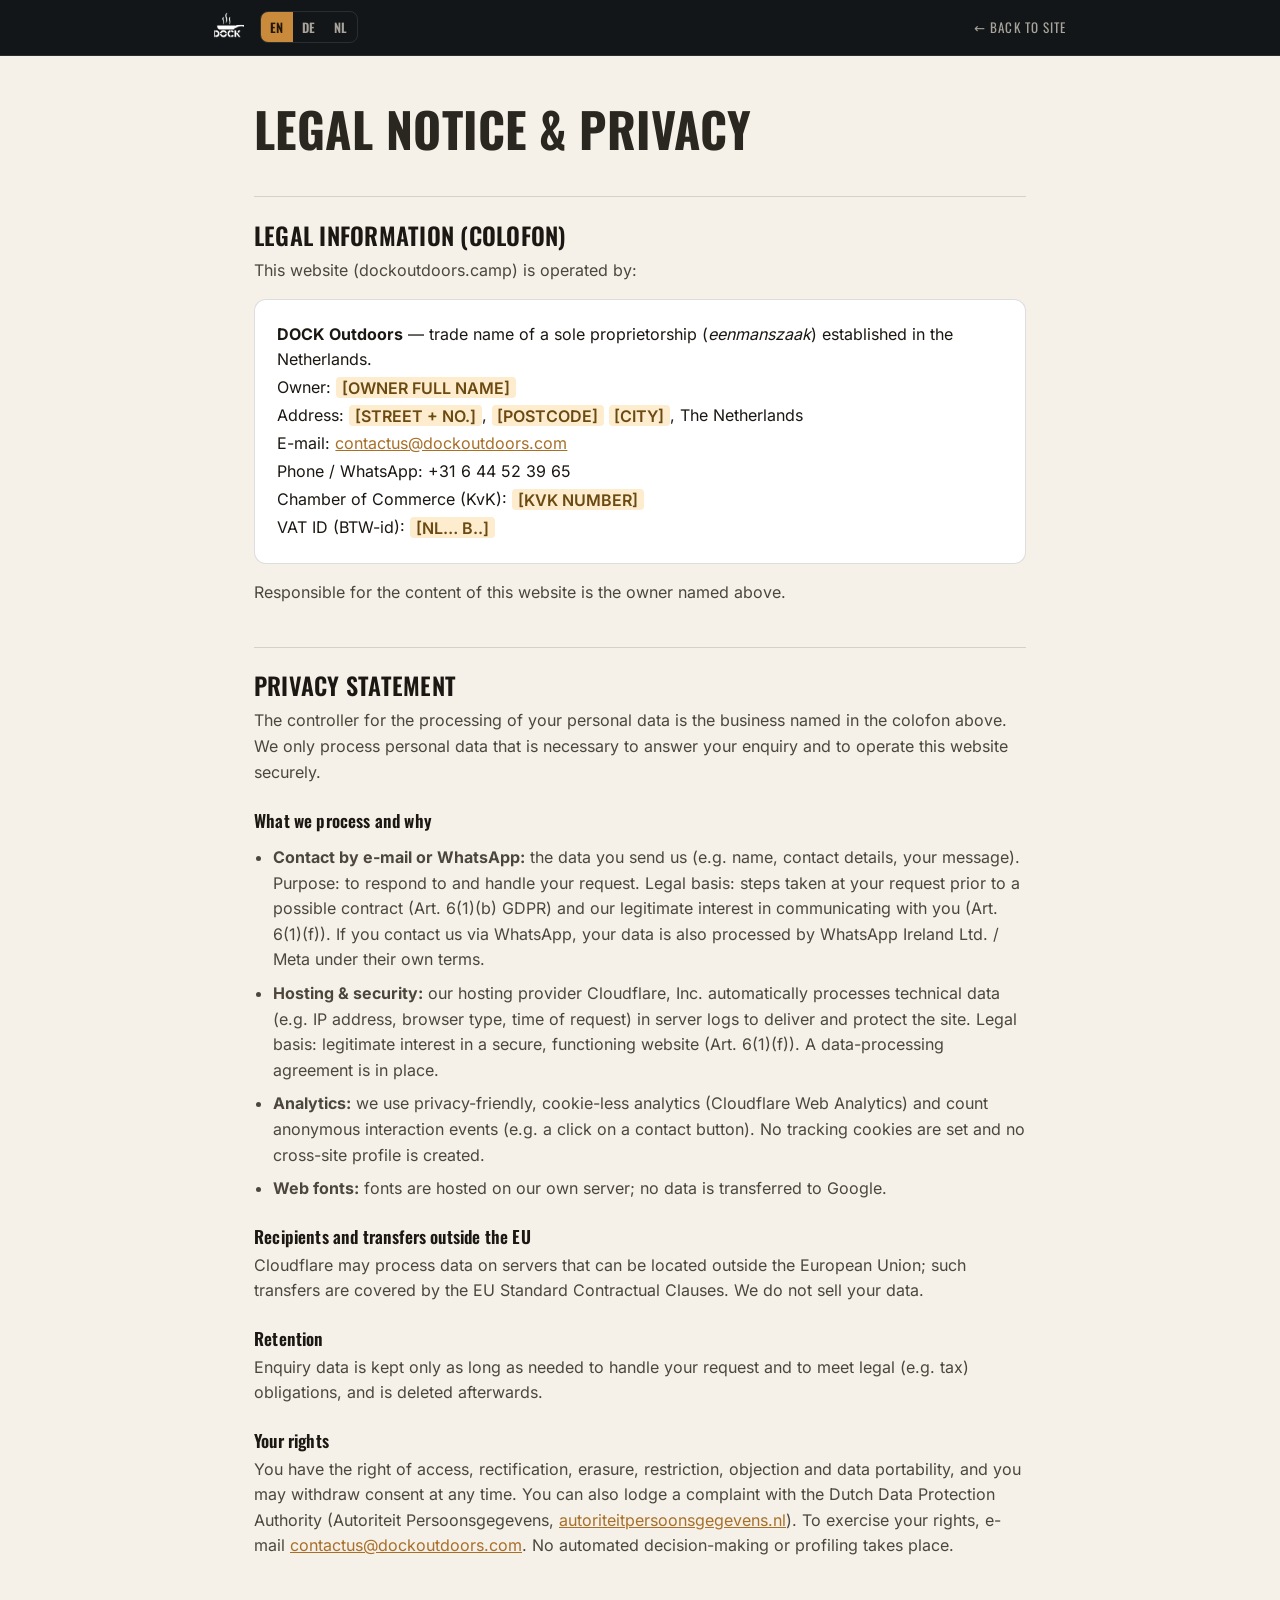
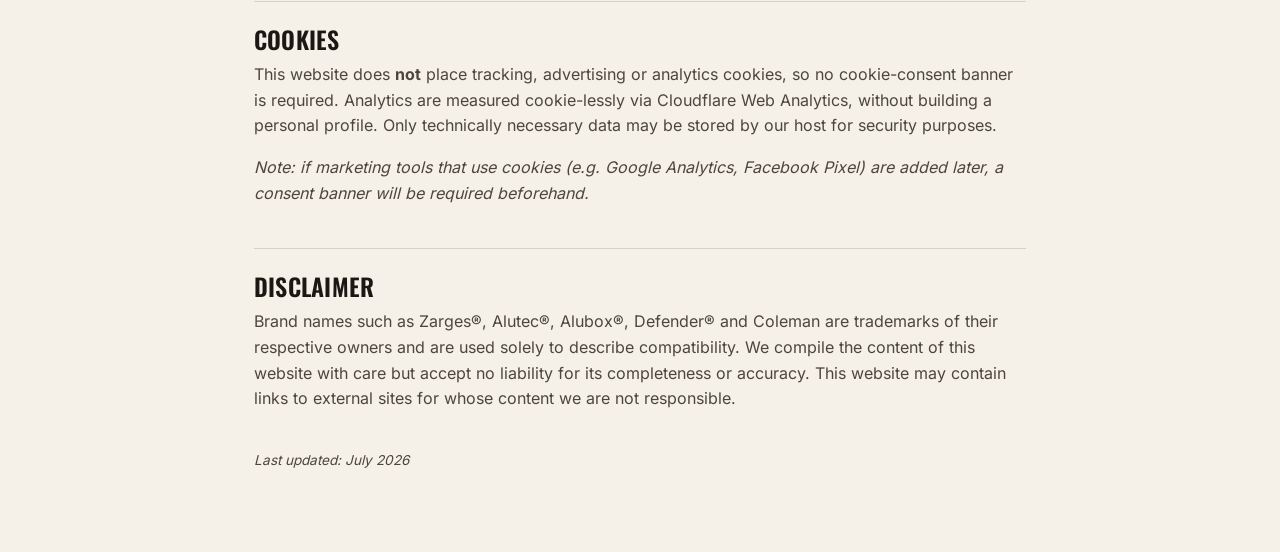
==== legal.html @ 8401c79e "Add first-party click tracking via /px pixel - Each WhatsApp/e-mail CTA click sends a beacon to /px/" ====
<!DOCTYPE html>
<html lang="en">
<head>
  <meta charset="UTF-8" />
  <meta name="viewport" content="width=device-width, initial-scale=1.0" />
  <title>Legal & Privacy — DOCK Outdoors</title>
  <meta name="robots" content="index,follow" />
  <meta name="theme-color" content="#14171a" />
  <link rel="stylesheet" href="css/styles.css" />
  <link rel="icon" href="assets/img/logo.png" />
  <style>
    .legalhead{ position:sticky; top:0; z-index:50; background:rgba(20,23,26,.92); backdrop-filter:blur(10px); border-bottom:1px solid var(--line); }
    .legalhead__in{ max-width:900px; margin:0 auto; padding:.7rem 24px; display:flex; align-items:center; gap:1rem; }
    .legalhead img{ height:30px; filter:invert(1) brightness(1.4); }
    .legalhead .back{ margin-left:auto; font-family:var(--font-head); text-transform:uppercase; letter-spacing:.08em; font-size:.82rem; color:var(--text-soft); }
    .legalhead .back:hover{ color:#fff; }
    .legaldoc{ padding:3rem 0 4rem; }
    .legaldoc h1{ font-size:clamp(2rem,5vw,3rem); }
    .legaldoc h2{ font-size:1.5rem; margin-top:2.6rem; padding-top:1.6rem; border-top:1px solid var(--line-dark); }
    .legaldoc h3{ font-size:1.08rem; margin-top:1.6rem; color:var(--ink); }
    .legaldoc p, .legaldoc li{ color:var(--ink-soft); }
    .legaldoc a{ color:var(--bamboo-deep); text-decoration:underline; }
    .legaldoc ul{ padding-left:1.2rem; display:grid; gap:.5rem; }
    .legaldoc .addr{ background:#fff; border:1px solid var(--line-dark); border-radius:12px; padding:1.2rem 1.4rem; margin:1rem 0; }
    .legaldoc .addr div{ margin:.15rem 0; color:var(--ink); }
    .legaldoc .ph{ background:#fdeccd; color:#6b4a12; padding:.05em .35em; border-radius:4px; font-weight:600; }
    .legaldoc .updated{ margin-top:2.4rem; font-size:.85rem; color:var(--ink-soft); font-style:italic; }
    .lg{ display:none; }
    .lg.is-on{ display:block; }
    .langswitch__btn{ color:var(--text-soft); }
  </style>
</head>
<body>

<header class="legalhead">
  <div class="legalhead__in">
    <a href="index.html" aria-label="DOCK Outdoors home"><img src="assets/img/logo.png" alt="DOCK Outdoors" /></a>
    <div class="langswitch" role="group" aria-label="Language">
      <button data-lang="en" class="langswitch__btn">EN</button>
      <button data-lang="de" class="langswitch__btn">DE</button>
      <button data-lang="nl" class="langswitch__btn">NL</button>
    </div>
    <a class="back" href="index.html">← <span class="t-back">Back to site</span></a>
  </div>
</header>

<main class="section section--light legaldoc">
  <div class="wrap wrap--narrow">

    <!-- ============ COLOFON / LEGAL INFO ============ -->
    <section id="colofon">
      <div class="lg" data-lang="en">
        <h1>Legal notice &amp; Privacy</h1>
        <h2>Legal information (colofon)</h2>
        <p>This website (dockoutdoors.camp) is operated by:</p>
        <div class="addr">
          <div><strong>DOCK Outdoors</strong> — trade name of a sole proprietorship (<em>eenmanszaak</em>) established in the Netherlands.</div>
          <div>Owner: <span class="ph">[OWNER FULL NAME]</span></div>
          <div>Address: <span class="ph">[STREET + NO.]</span>, <span class="ph">[POSTCODE]</span> <span class="ph">[CITY]</span>, The Netherlands</div>
          <div>E-mail: <a href="mailto:contactus@dockoutdoors.com">contactus@dockoutdoors.com</a></div>
          <div>Phone / WhatsApp: +31 6 44 52 39 65</div>
          <div>Chamber of Commerce (KvK): <span class="ph">[KVK NUMBER]</span></div>
          <div>VAT ID (BTW-id): <span class="ph">[NL… B..]</span></div>
        </div>
        <p>Responsible for the content of this website is the owner named above.</p>
      </div>

      <div class="lg" data-lang="de">
        <h1>Impressum &amp; Datenschutz</h1>
        <h2>Anbieterkennzeichnung (Impressum)</h2>
        <p>Diese Website (dockoutdoors.camp) wird betrieben von:</p>
        <div class="addr">
          <div><strong>DOCK Outdoors</strong> — Handelsname eines Einzelunternehmens (<em>eenmanszaak</em>) mit Sitz in den Niederlanden.</div>
          <div>Inhaber: <span class="ph">[VOLLSTÄNDIGER NAME]</span></div>
          <div>Anschrift: <span class="ph">[STRASSE + NR.]</span>, <span class="ph">[PLZ]</span> <span class="ph">[ORT]</span>, Niederlande</div>
          <div>E-Mail: <a href="mailto:contactus@dockoutdoors.com">contactus@dockoutdoors.com</a></div>
          <div>Telefon / WhatsApp: +31 6 44 52 39 65</div>
          <div>Handelsregister (KvK): <span class="ph">[KVK-NUMMER]</span></div>
          <div>USt-IdNr. (BTW-id): <span class="ph">[NL… B..]</span></div>
        </div>
        <p>Verantwortlich für den Inhalt dieser Website ist der oben genannte Inhaber.</p>
      </div>

      <div class="lg" data-lang="nl">
        <h1>Colofon &amp; Privacy</h1>
        <h2>Wettelijke informatie (colofon)</h2>
        <p>Deze website (dockoutdoors.camp) wordt beheerd door:</p>
        <div class="addr">
          <div><strong>DOCK Outdoors</strong> — handelsnaam van een eenmanszaak gevestigd in Nederland.</div>
          <div>Eigenaar: <span class="ph">[VOLLEDIGE NAAM]</span></div>
          <div>Adres: <span class="ph">[STRAAT + NR.]</span>, <span class="ph">[POSTCODE]</span> <span class="ph">[PLAATS]</span>, Nederland</div>
          <div>E-mail: <a href="mailto:contactus@dockoutdoors.com">contactus@dockoutdoors.com</a></div>
          <div>Telefoon / WhatsApp: +31 6 44 52 39 65</div>
          <div>KvK-nummer: <span class="ph">[KVK-NUMMER]</span></div>
          <div>Btw-id: <span class="ph">[NL… B..]</span></div>
        </div>
        <p>Verantwoordelijk voor de inhoud van deze website is de bovengenoemde eigenaar.</p>
      </div>
    </section>

    <!-- ============ PRIVACY ============ -->
    <section id="privacy">
      <div class="lg" data-lang="en">
        <h2>Privacy statement</h2>
        <p>The controller for the processing of your personal data is the business named in the colofon above. We only process personal data that is necessary to answer your enquiry and to operate this website securely.</p>
        <h3>What we process and why</h3>
        <ul>
          <li><strong>Contact by e-mail or WhatsApp:</strong> the data you send us (e.g. name, contact details, your message). Purpose: to respond to and handle your request. Legal basis: steps taken at your request prior to a possible contract (Art. 6(1)(b) GDPR) and our legitimate interest in communicating with you (Art. 6(1)(f)). If you contact us via WhatsApp, your data is also processed by WhatsApp Ireland Ltd. / Meta under their own terms.</li>
          <li><strong>Hosting &amp; security:</strong> our hosting provider Cloudflare, Inc. automatically processes technical data (e.g. IP address, browser type, time of request) in server logs to deliver and protect the site. Legal basis: legitimate interest in a secure, functioning website (Art. 6(1)(f)). A data-processing agreement is in place.</li>
          <li><strong>Analytics:</strong> we use privacy-friendly, cookie-less analytics (Cloudflare Web Analytics) and count anonymous interaction events (e.g. a click on a contact button). No tracking cookies are set and no cross-site profile is created.</li>
          <li><strong>Web fonts:</strong> fonts are hosted on our own server; no data is transferred to Google.</li>
        </ul>
        <h3>Recipients and transfers outside the EU</h3>
        <p>Cloudflare may process data on servers that can be located outside the European Union; such transfers are covered by the EU Standard Contractual Clauses. We do not sell your data.</p>
        <h3>Retention</h3>
        <p>Enquiry data is kept only as long as needed to handle your request and to meet legal (e.g. tax) obligations, and is deleted afterwards.</p>
        <h3>Your rights</h3>
        <p>You have the right of access, rectification, erasure, restriction, objection and data portability, and you may withdraw consent at any time. You can also lodge a complaint with the Dutch Data Protection Authority (Autoriteit Persoonsgegevens, <a href="https://autoriteitpersoonsgegevens.nl" target="_blank" rel="noopener">autoriteitpersoonsgegevens.nl</a>). To exercise your rights, e-mail <a href="mailto:contactus@dockoutdoors.com">contactus@dockoutdoors.com</a>. No automated decision-making or profiling takes place.</p>
      </div>

      <div class="lg" data-lang="de">
        <h2>Datenschutzerklärung</h2>
        <p>Verantwortlicher für die Verarbeitung Ihrer personenbezogenen Daten ist das im Impressum genannte Unternehmen. Wir verarbeiten nur personenbezogene Daten, die zur Beantwortung Ihrer Anfrage und zum sicheren Betrieb dieser Website erforderlich sind.</p>
        <h3>Was wir verarbeiten und warum</h3>
        <ul>
          <li><strong>Kontakt per E-Mail oder WhatsApp:</strong> die von Ihnen übermittelten Daten (z. B. Name, Kontaktdaten, Ihre Nachricht). Zweck: Bearbeitung und Beantwortung Ihrer Anfrage. Rechtsgrundlage: vorvertragliche Maßnahmen auf Ihre Anfrage (Art. 6 Abs. 1 lit. b DSGVO) sowie unser berechtigtes Interesse an der Kommunikation mit Ihnen (Art. 6 Abs. 1 lit. f). Bei Kontakt über WhatsApp werden Ihre Daten zusätzlich von WhatsApp Ireland Ltd. / Meta nach deren Bedingungen verarbeitet.</li>
          <li><strong>Hosting &amp; Sicherheit:</strong> unser Hoster Cloudflare, Inc. verarbeitet automatisch technische Daten (z. B. IP-Adresse, Browsertyp, Zeitpunkt des Abrufs) in Server-Logs, um die Website auszuliefern und zu schützen. Rechtsgrundlage: berechtigtes Interesse an einer sicheren, funktionierenden Website (Art. 6 Abs. 1 lit. f). Ein Auftragsverarbeitungsvertrag besteht.</li>
          <li><strong>Analyse:</strong> wir nutzen datenschutzfreundliche, cookielose Analyse (Cloudflare Web Analytics) und zählen anonyme Interaktions-Ereignisse (z. B. Klick auf einen Kontakt-Button). Es werden keine Tracking-Cookies gesetzt und kein seitenübergreifendes Profil erstellt.</li>
          <li><strong>Schriftarten:</strong> Web-Schriften werden auf unserem eigenen Server gehostet; es werden keine Daten an Google übertragen.</li>
        </ul>
        <h3>Empfänger und Übermittlung in Drittländer</h3>
        <p>Cloudflare kann Daten auf Servern verarbeiten, die außerhalb der EU liegen können; solche Übermittlungen sind durch die EU-Standardvertragsklauseln abgesichert. Wir verkaufen Ihre Daten nicht.</p>
        <h3>Speicherdauer</h3>
        <p>Anfragedaten werden nur so lange gespeichert, wie es zur Bearbeitung Ihrer Anfrage und zur Erfüllung gesetzlicher (z. B. steuerlicher) Pflichten erforderlich ist, und danach gelöscht.</p>
        <h3>Ihre Rechte</h3>
        <p>Sie haben das Recht auf Auskunft, Berichtigung, Löschung, Einschränkung, Widerspruch und Datenübertragbarkeit und können eine erteilte Einwilligung jederzeit widerrufen. Sie können sich zudem bei der niederländischen Datenschutzbehörde (Autoriteit Persoonsgegevens, <a href="https://autoriteitpersoonsgegevens.nl" target="_blank" rel="noopener">autoriteitpersoonsgegevens.nl</a>) beschweren. Zur Ausübung Ihrer Rechte schreiben Sie an <a href="mailto:contactus@dockoutdoors.com">contactus@dockoutdoors.com</a>. Eine automatisierte Entscheidungsfindung oder ein Profiling findet nicht statt.</p>
      </div>

      <div class="lg" data-lang="nl">
        <h2>Privacyverklaring</h2>
        <p>Verwerkingsverantwoordelijke voor de verwerking van uw persoonsgegevens is de onderneming genoemd in het colofon hierboven. Wij verwerken alleen persoonsgegevens die nodig zijn om uw vraag te beantwoorden en om deze website veilig te laten werken.</p>
        <h3>Wat wij verwerken en waarom</h3>
        <ul>
          <li><strong>Contact via e-mail of WhatsApp:</strong> de gegevens die u ons stuurt (bijv. naam, contactgegevens, uw bericht). Doel: uw verzoek behandelen en beantwoorden. Grondslag: maatregelen op uw verzoek vóór een eventuele overeenkomst (art. 6 lid 1 sub b AVG) en ons gerechtvaardigd belang bij communicatie met u (art. 6 lid 1 sub f). Neemt u contact op via WhatsApp, dan worden uw gegevens ook door WhatsApp Ireland Ltd. / Meta verwerkt volgens hun eigen voorwaarden.</li>
          <li><strong>Hosting &amp; beveiliging:</strong> onze hostingprovider Cloudflare, Inc. verwerkt automatisch technische gegevens (bijv. IP-adres, browsertype, tijdstip van het bezoek) in serverlogs om de site te leveren en te beveiligen. Grondslag: gerechtvaardigd belang bij een veilige, werkende website (art. 6 lid 1 sub f). Er is een verwerkersovereenkomst gesloten.</li>
          <li><strong>Statistieken:</strong> wij gebruiken privacyvriendelijke, cookieloze statistieken (Cloudflare Web Analytics) en tellen anonieme interactie-gebeurtenissen (bijv. een klik op een contactknop). Er worden geen tracking-cookies geplaatst en er wordt geen profiel over websites heen opgebouwd.</li>
          <li><strong>Lettertypen:</strong> weblettertypen worden op onze eigen server gehost; er worden geen gegevens naar Google gestuurd.</li>
        </ul>
        <h3>Ontvangers en doorgifte buiten de EU</h3>
        <p>Cloudflare kan gegevens verwerken op servers die buiten de Europese Unie kunnen staan; deze doorgifte is gedekt door de EU-modelcontractbepalingen (SCC's). Wij verkopen uw gegevens niet.</p>
        <h3>Bewaartermijn</h3>
        <p>Gegevens uit uw aanvraag worden alleen bewaard zolang dat nodig is om uw verzoek te behandelen en om te voldoen aan wettelijke (bijv. fiscale) verplichtingen, en daarna verwijderd.</p>
        <h3>Uw rechten</h3>
        <p>U heeft recht op inzage, rectificatie, verwijdering, beperking, bezwaar en dataportabiliteit, en u kunt een gegeven toestemming altijd intrekken. U kunt ook een klacht indienen bij de Autoriteit Persoonsgegevens (<a href="https://autoriteitpersoonsgegevens.nl" target="_blank" rel="noopener">autoriteitpersoonsgegevens.nl</a>). Om uw rechten uit te oefenen, mail naar <a href="mailto:contactus@dockoutdoors.com">contactus@dockoutdoors.com</a>. Er vindt geen geautomatiseerde besluitvorming of profilering plaats.</p>
      </div>
    </section>

    <!-- ============ COOKIES ============ -->
    <section id="cookies">
      <div class="lg" data-lang="en">
        <h2>Cookies</h2>
        <p>This website does <strong>not</strong> place tracking, advertising or analytics cookies, so no cookie-consent banner is required. Analytics are measured cookie-lessly via Cloudflare Web Analytics, without building a personal profile. Only technically necessary data may be stored by our host for security purposes.</p>
        <p><em>Note: if marketing tools that use cookies (e.g. Google Analytics, Facebook Pixel) are added later, a consent banner will be required beforehand.</em></p>
      </div>
      <div class="lg" data-lang="de">
        <h2>Cookies</h2>
        <p>Diese Website setzt <strong>keine</strong> Tracking-, Werbe- oder Analyse-Cookies; ein Cookie-Consent-Banner ist daher nicht erforderlich. Die Reichweitenmessung erfolgt cookielos über Cloudflare Web Analytics, ohne ein persönliches Profil zu erstellen. Lediglich technisch notwendige Daten können durch unseren Hoster zu Sicherheitszwecken gespeichert werden.</p>
        <p><em>Hinweis: Werden später Marketing-Tools mit Cookies (z. B. Google Analytics, Facebook Pixel) eingebunden, ist vorab ein Consent-Banner erforderlich.</em></p>
      </div>
      <div class="lg" data-lang="nl">
        <h2>Cookies</h2>
        <p>Deze website plaatst <strong>geen</strong> tracking-, advertentie- of analytische cookies; een cookie-toestemmingsbanner is daarom niet nodig. Statistieken worden cookieloos gemeten via Cloudflare Web Analytics, zonder een persoonlijk profiel op te bouwen. Alleen technisch noodzakelijke gegevens kunnen door onze host om veiligheidsredenen worden opgeslagen.</p>
        <p><em>Let op: worden later marketingtools met cookies (bijv. Google Analytics, Facebook Pixel) toegevoegd, dan is vooraf een toestemmingsbanner vereist.</em></p>
      </div>
    </section>

    <!-- ============ DISCLAIMER ============ -->
    <section id="disclaimer">
      <div class="lg" data-lang="en">
        <h2>Disclaimer</h2>
        <p>Brand names such as Zarges®, Alutec®, Alubox®, Defender® and Coleman are trademarks of their respective owners and are used solely to describe compatibility. We compile the content of this website with care but accept no liability for its completeness or accuracy. This website may contain links to external sites for whose content we are not responsible.</p>
        <p class="updated">Last updated: July 2026</p>
      </div>
      <div class="lg" data-lang="de">
        <h2>Haftungsausschluss</h2>
        <p>Markennamen wie Zarges®, Alutec®, Alubox®, Defender® und Coleman sind Marken ihrer jeweiligen Inhaber und werden ausschließlich zur Beschreibung der Kompatibilität verwendet. Die Inhalte dieser Website werden mit Sorgfalt erstellt; für Vollständigkeit und Richtigkeit übernehmen wir jedoch keine Haftung. Diese Website kann Links zu externen Seiten enthalten, für deren Inhalte wir nicht verantwortlich sind.</p>
        <p class="updated">Stand: Juli 2026</p>
      </div>
      <div class="lg" data-lang="nl">
        <h2>Disclaimer</h2>
        <p>Merknamen als Zarges®, Alutec®, Alubox®, Defender® en Coleman zijn handelsmerken van hun respectieve eigenaren en worden uitsluitend gebruikt om de compatibiliteit te beschrijven. Wij stellen de inhoud van deze website met zorg samen, maar aanvaarden geen aansprakelijkheid voor de volledigheid of juistheid ervan. Deze website kan links naar externe sites bevatten waarvoor wij niet verantwoordelijk zijn.</p>
        <p class="updated">Laatst bijgewerkt: juli 2026</p>
      </div>
    </section>

  </div>
</main>

<script>
(function(){
  var SUP=['en','de','nl'], DEF='en';
  var backText={en:'Back to site',de:'Zur Website',nl:'Terug naar site'};
  function cur(){ try{ var s=localStorage.getItem('dock_lang'); if(SUP.indexOf(s)>-1) return s; }catch(e){} return DEF; }
  function apply(l){
    if(SUP.indexOf(l)===-1) l=DEF;
    document.documentElement.lang=l;
    document.querySelectorAll('.lg').forEach(function(el){ el.classList.toggle('is-on', el.getAttribute('data-lang')===l); });
    document.querySelectorAll('.langswitch__btn').forEach(function(b){ b.classList.toggle('is-active', b.getAttribute('data-lang')===l); });
    var bt=document.querySelector('.t-back'); if(bt) bt.textContent=backText[l];
    try{ localStorage.setItem('dock_lang', l); }catch(e){}
  }
  document.querySelectorAll('.langswitch__btn').forEach(function(b){ b.addEventListener('click', function(){ apply(b.getAttribute('data-lang')); }); });
  apply(cur());
})();
</script>
</body>
</html>
---- css/styles.css ----
/* ===================================================================
   DOCK Outdoors — one-pager sales landing page
   Palette: charcoal + brushed aluminium + organic bamboo/amber accent
   Fonts self-hosted (GDPR: no request to Google servers).
   =================================================================== */

@font-face{font-family:'Inter';font-style:normal;font-weight:400;font-display:swap;src:url('../assets/fonts/inter-400.woff2') format('woff2');}
@font-face{font-family:'Inter';font-style:normal;font-weight:500;font-display:swap;src:url('../assets/fonts/inter-500.woff2') format('woff2');}
@font-face{font-family:'Inter';font-style:normal;font-weight:600;font-display:swap;src:url('../assets/fonts/inter-600.woff2') format('woff2');}
@font-face{font-family:'Inter';font-style:normal;font-weight:700;font-display:swap;src:url('../assets/fonts/inter-700.woff2') format('woff2');}
@font-face{font-family:'Oswald';font-style:normal;font-weight:400;font-display:swap;src:url('../assets/fonts/oswald-400.woff2') format('woff2');}
@font-face{font-family:'Oswald';font-style:normal;font-weight:500;font-display:swap;src:url('../assets/fonts/oswald-500.woff2') format('woff2');}
@font-face{font-family:'Oswald';font-style:normal;font-weight:600;font-display:swap;src:url('../assets/fonts/oswald-600.woff2') format('woff2');}
@font-face{font-family:'Oswald';font-style:normal;font-weight:700;font-display:swap;src:url('../assets/fonts/oswald-700.woff2') format('woff2');}

:root{
  --bg:            #14171a;   /* charcoal */
  --bg-2:          #1b1f23;   /* raised dark surface */
  --bg-3:          #22272c;
  --light:         #f5f1e9;   /* warm paper / bamboo tint */
  --light-2:       #ece5d8;
  --ink:           #1b1712;   /* text on light */
  --ink-soft:      #4c463d;
  --paper-text:    #2a2620;
  --cream:         #f5f1e9;
  --text:          #e9e6e0;   /* text on dark */
  --text-soft:     #a9a49b;
  --line:          rgba(255,255,255,.10);
  --line-dark:     rgba(20,15,10,.14);

  --bamboo:        #c98a3c;   /* accent */
  --bamboo-2:      #dc9b46;
  --bamboo-deep:   #a86f28;
  --steel:         #c7ccd0;
  --wa:            #25d366;   /* WhatsApp green */
  --wa-dark:       #1da851;

  --maxw: 1200px;
  --radius: 14px;
  --radius-lg: 22px;
  --shadow: 0 18px 50px rgba(0,0,0,.35);
  --shadow-soft: 0 10px 30px rgba(0,0,0,.14);

  --font-head: 'Oswald', 'Arial Narrow', system-ui, sans-serif;
  --font-body: 'Inter', system-ui, -apple-system, Segoe UI, Roboto, sans-serif;
}

*{ box-sizing:border-box; }
html{ scroll-behavior:smooth; scroll-padding-top:78px; }
body{
  margin:0;
  font-family:var(--font-body);
  background:var(--bg);
  color:var(--text);
  line-height:1.6;
  -webkit-font-smoothing:antialiased;
  overflow-x:hidden;
}
img{ max-width:100%; display:block; }
a{ color:inherit; text-decoration:none; }

h1,h2,h3,h4{
  font-family:var(--font-head);
  font-weight:600;
  line-height:1.06;
  letter-spacing:.01em;
  margin:0 0 .4em;
}
h1{ font-size:clamp(2.3rem,6vw,4.4rem); font-weight:700; text-transform:uppercase; }
h2{ font-size:clamp(1.9rem,4vw,3rem); text-transform:uppercase; }
h3{ font-size:1.22rem; }
p{ margin:0 0 1rem; }

.wrap{ width:100%; max-width:var(--maxw); margin:0 auto; padding:0 24px; }
.wrap--narrow{ max-width:820px; }

.eyebrow{
  font-family:var(--font-head);
  text-transform:uppercase;
  letter-spacing:.22em;
  font-size:.82rem;
  font-weight:600;
  color:var(--bamboo-2);
  margin:0 0 .8rem;
}
.section--light .eyebrow{ color:var(--bamboo-deep); }

/* ---------- Buttons ---------- */
.btn{
  --btnbg:var(--bamboo);
  display:inline-flex; align-items:center; gap:.55rem; justify-content:center;
  font-family:var(--font-head); font-weight:600; text-transform:uppercase;
  letter-spacing:.06em; font-size:.98rem;
  padding:.85rem 1.5rem; border-radius:10px; border:2px solid transparent;
  cursor:pointer; transition:transform .12s ease, background .18s ease, box-shadow .18s ease, color .18s ease;
  white-space:nowrap;
}
.btn:hover{ transform:translateY(-2px); }
.btn:active{ transform:translateY(0); }
.btn--lg{ padding:1.05rem 1.9rem; font-size:1.05rem; }
.btn--block{ width:100%; }

.btn--wa{ background:var(--wa); color:#04310f; }
.btn--wa:hover{ background:var(--wa-dark); color:#fff; box-shadow:0 12px 30px rgba(37,211,102,.35); }

.btn--amber,.btn--primary{ background:var(--bamboo); color:#231705; }
.btn--amber:hover{ background:var(--bamboo-2); }

.btn--ghost{ background:rgba(255,255,255,.06); color:#fff; border-color:rgba(255,255,255,.4); backdrop-filter:blur(4px); }
.btn--ghost:hover{ background:rgba(255,255,255,.14); }

.btn--outline{ background:transparent; color:inherit; border-color:currentColor; opacity:.92; }
.btn--outline:hover{ background:rgba(201,138,60,.12); opacity:1; }

.btn--light{ background:var(--light); color:var(--ink); }
.btn--light:hover{ background:#fff; }

.btnrow{ display:flex; gap:.8rem; flex-wrap:wrap; margin-top:1.4rem; }

/* ---------- NAV ---------- */
.nav{
  position:fixed; top:0; left:0; right:0; z-index:100;
  background:rgba(20,23,26,.72);
  backdrop-filter:blur(12px);
  border-bottom:1px solid var(--line);
  transition:background .3s ease;
}
.nav__inner{
  max-width:var(--maxw); margin:0 auto; padding:0 24px;
  height:66px; display:flex; align-items:center; gap:1.2rem;
}
.nav__logo img{ height:34px; filter:invert(1) brightness(1.4); }
.nav__links{ display:flex; gap:1.5rem; margin-left:1rem; margin-right:auto; }
.nav__links a{
  font-family:var(--font-head); text-transform:uppercase; letter-spacing:.08em;
  font-size:.86rem; color:var(--text-soft); font-weight:500; transition:color .15s;
}
.nav__links a:hover{ color:#fff; }
.nav__right{ display:flex; align-items:center; gap:.9rem; margin-left:auto; }

.langswitch{ display:flex; border:1px solid var(--line); border-radius:8px; overflow:hidden; }
.langswitch__btn{
  background:transparent; border:0; color:var(--text-soft);
  font-family:var(--font-head); font-size:.8rem; font-weight:600; letter-spacing:.05em;
  padding:.35rem .55rem; cursor:pointer; transition:all .15s;
}
.langswitch__btn:hover{ color:#fff; }
.langswitch__btn.is-active{ background:var(--bamboo); color:#231705; }

.nav__cta{ padding:.55rem 1rem; font-size:.85rem; }
.nav__burger{ display:none; flex-direction:column; gap:5px; background:none; border:0; cursor:pointer; padding:6px; }
.nav__burger span{ width:24px; height:2px; background:#fff; transition:.25s; }

/* ---------- HERO ---------- */
.hero{ position:relative; min-height:100svh; display:flex; align-items:center; padding:120px 0 70px; overflow:hidden; }
.hero__bg{
  position:absolute; inset:0; background-size:cover; background-position:center 60%;
  transform:scale(1.05); z-index:0;
}
.hero__scrim{
  position:absolute; inset:0; z-index:1;
  background:linear-gradient(100deg, rgba(14,16,18,.94) 0%, rgba(14,16,18,.78) 38%, rgba(14,16,18,.30) 75%, rgba(14,16,18,.55) 100%);
}
.hero__content{ position:relative; z-index:2; max-width:var(--maxw); margin:0 auto; width:100%; padding:0 24px; }
.hero__content .eyebrow{ color:var(--bamboo-2); }
.hero h1{ margin-bottom:.35em; max-width:14ch; text-shadow:0 2px 30px rgba(0,0,0,.4); }
.hero__sub{ font-size:clamp(1.05rem,1.6vw,1.32rem); color:#e7e3da; max-width:640px; margin-bottom:1.8rem; }
.hero__cta{ display:flex; gap:.9rem; flex-wrap:wrap; margin-bottom:2.2rem; }
.hero__trust{
  list-style:none; display:flex; gap:2rem; flex-wrap:wrap; padding:1.3rem 0 0; margin:0;
  border-top:1px solid var(--line);
}
.hero__trust li{ display:flex; flex-direction:column; }
.hero__trust strong{ font-family:var(--font-head); font-size:1.7rem; color:#fff; line-height:1; }
.hero__trust span{ font-size:.82rem; color:var(--text-soft); text-transform:uppercase; letter-spacing:.06em; margin-top:.25rem; }

/* ---------- TRUST BAR ---------- */
.trustbar{ background:var(--bamboo); color:#241704; }
.trustbar__inner{
  max-width:var(--maxw); margin:0 auto; padding:.85rem 24px;
  display:flex; flex-wrap:wrap; gap:.6rem 2.2rem; align-items:center; justify-content:center;
}
.trustbar__item{ display:flex; align-items:center; gap:.5rem; font-weight:600; font-size:.92rem; }
.trustbar__ico{ font-size:1.1rem; }

/* ---------- SECTIONS ---------- */
.section{ padding:clamp(60px,9vw,110px) 0; position:relative; }
.section--dark{ background:var(--bg); }
.section--light{ background:var(--light); color:var(--paper-text); }
.section--light h2,.section--light h3{ color:var(--ink); }
.section--light p{ color:var(--ink-soft); }
.section__head{ max-width:760px; margin:0 auto clamp(2.4rem,5vw,3.6rem); text-align:center; }
.section__lead{ font-size:1.12rem; color:var(--text-soft); }
.section--light .section__lead{ color:var(--ink-soft); }

/* ---------- Two-column ---------- */
.grid2{ display:grid; grid-template-columns:1fr 1fr; gap:clamp(2rem,5vw,4.5rem); align-items:center; }
.grid2--rev .grid2__media{ order:2; }
.grid2__text h2{ margin-bottom:.5em; }
.floatimg{ filter:drop-shadow(0 30px 40px rgba(0,0,0,.5)); animation:float 6s ease-in-out infinite; }
@keyframes float{ 0%,100%{ transform:translateY(0);} 50%{ transform:translateY(-12px);} }

.ticklist{ list-style:none; padding:0; margin:1.4rem 0 0; display:grid; gap:.7rem; }
.ticklist li{ position:relative; padding-left:2rem; color:var(--text-soft); }
.ticklist li::before{
  content:""; position:absolute; left:0; top:.15em; width:1.25rem; height:1.25rem;
  background:var(--bamboo); border-radius:50%;
  -webkit-mask:url("data:image/svg+xml,%3Csvg xmlns='http://www.w3.org/2000/svg' viewBox='0 0 24 24'%3E%3Cpath fill='white' d='M9 16.2 4.8 12l-1.4 1.4L9 19 21 7l-1.4-1.4z'/%3E%3C/svg%3E") center/76% no-repeat;
          mask:url("data:image/svg+xml,%3Csvg xmlns='http://www.w3.org/2000/svg' viewBox='0 0 24 24'%3E%3Cpath fill='white' d='M9 16.2 4.8 12l-1.4 1.4L9 19 21 7l-1.4-1.4z'/%3E%3C/svg%3E") center/76% no-repeat;
}

/* ---------- FEATURES ---------- */
.features{ display:grid; grid-template-columns:repeat(3,1fr); gap:1.3rem; }
.feature{
  background:#fff; border:1px solid var(--line-dark); border-radius:var(--radius);
  padding:1.8rem 1.6rem; box-shadow:var(--shadow-soft);
  transition:transform .18s ease, box-shadow .18s ease;
}
.feature:hover{ transform:translateY(-5px); box-shadow:0 18px 40px rgba(0,0,0,.14); }
.feature__ico{
  width:54px; height:54px; display:grid; place-items:center; font-size:1.6rem;
  background:var(--light-2); border-radius:12px; margin-bottom:1rem;
}
.feature h3{ color:var(--ink); }
.feature p{ margin:0; color:var(--ink-soft); font-size:.97rem; }

/* ---------- DETAIL STRIP ---------- */
.detailstrip{ display:grid; grid-template-columns:repeat(4,1fr); gap:2px; background:var(--bg); }
.detailstrip figure{ margin:0; aspect-ratio:1/1; overflow:hidden; }
.detailstrip img{ width:100%; height:100%; object-fit:cover; transition:transform .6s ease; }
.detailstrip figure:hover img{ transform:scale(1.08); }

/* ---------- STEPS ---------- */
.steps{ display:grid; grid-template-columns:repeat(4,1fr); gap:1.2rem; margin-bottom:3rem; }
.step{
  background:var(--bg-2); border:1px solid var(--line); border-radius:var(--radius);
  padding:1.6rem 1.4rem; position:relative;
}
.step__n{
  font-family:var(--font-head); font-size:2.4rem; font-weight:700; color:var(--bamboo);
  line-height:1; margin-bottom:.6rem;
}
.step p{ margin:0; color:var(--text-soft); font-size:.98rem; }
.how__media{ max-width:520px; margin:0 auto; }
.how__media img{ filter:drop-shadow(0 24px 40px rgba(0,0,0,.55)); }

/* ---------- FLAGS ---------- */
.flags{ display:flex; flex-wrap:wrap; gap:.85rem; justify-content:center; font-size:1.9rem; margin:0 auto 2.6rem; max-width:640px; }

/* ---------- MASONRY GALLERY ---------- */
.masonry{ columns:4; column-gap:14px; }
.masonry__item{ margin:0 0 14px; break-inside:avoid; position:relative; border-radius:var(--radius); overflow:hidden; box-shadow:var(--shadow-soft); }
.masonry__item img{ width:100%; transition:transform .5s ease; }
.masonry__item:hover img{ transform:scale(1.06); }
.masonry__item figcaption{
  position:absolute; left:0; right:0; bottom:0; padding:1.4rem .9rem .7rem;
  font-family:var(--font-head); text-transform:uppercase; letter-spacing:.05em; font-size:.78rem;
  color:#fff; background:linear-gradient(transparent, rgba(0,0,0,.75));
}

/* ---------- STATS ---------- */
.stats{ display:grid; grid-template-columns:repeat(4,1fr); gap:1rem; margin-top:3rem;
  border-top:1px solid var(--line-dark); padding-top:2.4rem; }
.stat{ text-align:center; }
.stat__n{ font-family:var(--font-head); font-weight:700; font-size:clamp(2.2rem,4vw,3.2rem); color:var(--bamboo-deep); line-height:1; }
.stat__l{ text-transform:uppercase; letter-spacing:.1em; font-size:.78rem; color:var(--ink-soft); margin-top:.4rem; }

/* ---------- SPEC TABLE ---------- */
.spectable{ width:100%; border-collapse:collapse; margin-top:1rem; }
.spectable th,.spectable td{ text-align:left; padding:.75rem .3rem; border-bottom:1px solid var(--line); vertical-align:top; font-size:.98rem; }
.spectable th{ color:var(--text-soft); font-weight:500; width:44%; }
.spectable td{ color:#fff; font-weight:500; }
.spectable__note{ margin-top:1.1rem; font-size:.9rem; color:var(--text-soft); font-style:italic; }

/* ---------- OFFER ---------- */
.offer{ background:linear-gradient(160deg,#20252a,#14171a); padding:clamp(60px,9vw,110px) 0; border-top:1px solid var(--line); border-bottom:1px solid var(--line); }
.offer__inner{ display:grid; grid-template-columns:1.1fr .9fr; gap:clamp(2rem,5vw,4rem); align-items:center; }
.offer__list{ list-style:none; padding:0; margin:1.4rem 0 0; display:grid; gap:.6rem; }
.offer__list li{ padding-left:1.8rem; position:relative; color:var(--text-soft); }
.offer__list li::before{ content:"→"; position:absolute; left:0; color:var(--bamboo); font-weight:700; }
.pricecard{
  background:#fff; color:var(--ink); border-radius:var(--radius-lg); padding:2.2rem 2rem;
  box-shadow:var(--shadow); text-align:center; border-top:5px solid var(--bamboo);
}
.pricecard__label{ font-family:var(--font-head); text-transform:uppercase; letter-spacing:.1em; color:var(--ink-soft); font-size:.9rem; margin:0 0 .5rem; }
.pricecard__price{ font-family:var(--font-head); font-weight:700; font-size:3rem; color:var(--ink); line-height:1; }
.pricecard__price span{ font-size:1rem; color:var(--ink-soft); font-weight:500; text-transform:uppercase; letter-spacing:.06em; }
.pricecard__sub{ color:var(--ink-soft); font-size:.92rem; margin:.5rem 0 1.5rem; }
.pricecard .btn{ margin-bottom:.7rem; }
.pricecard__reply{ font-size:.82rem; color:var(--ink-soft); margin:.4rem 0 0; }

/* ---------- ACCESSORY CARDS ---------- */
.cards2{ display:grid; grid-template-columns:repeat(auto-fit,minmax(280px,440px)); gap:1.6rem; justify-content:center; max-width:940px; margin:0 auto; }
.pcard{ background:#fff; border-radius:var(--radius-lg); overflow:hidden; box-shadow:var(--shadow-soft); display:flex; flex-direction:column; border:1px solid var(--line-dark); }
.pcard__media{ background:linear-gradient(160deg,#eee7d9,#dcd3c2); aspect-ratio:16/11; display:grid; place-items:center; padding:1.6rem; }
.pcard__media img{ max-height:100%; width:auto; filter:drop-shadow(0 16px 26px rgba(0,0,0,.28)); }
.pcard__body{ padding:1.6rem; }
.pcard__body h3{ color:var(--ink); }
.pcard__body p{ color:var(--ink-soft); font-size:.97rem; }
.pcard__body .btn{ margin-top:.4rem; }

/* ---------- FAQ ---------- */
.faq{ display:grid; gap:.7rem; }
.faq__item{ background:var(--bg-2); border:1px solid var(--line); border-radius:12px; padding:0 1.3rem; overflow:hidden; }
.faq__item summary{
  cursor:pointer; list-style:none; padding:1.15rem 0; font-family:var(--font-head);
  font-size:1.08rem; font-weight:500; display:flex; justify-content:space-between; align-items:center; gap:1rem;
}
.faq__item summary::-webkit-details-marker{ display:none; }
.faq__item summary::after{ content:"+"; font-size:1.5rem; color:var(--bamboo); transition:transform .2s; line-height:1; }
.faq__item[open] summary::after{ transform:rotate(45deg); }
.faq__item p{ margin:0 0 1.2rem; color:var(--text-soft); }

/* ---------- FINAL CTA ---------- */
.finalcta{ position:relative; padding:clamp(70px,11vw,130px) 0; overflow:hidden; text-align:center; }
.finalcta__bg{ position:absolute; inset:0; background-size:cover; background-position:center; z-index:0; }
.finalcta__scrim{ position:absolute; inset:0; background:linear-gradient(rgba(14,16,18,.72),rgba(14,16,18,.86)); z-index:1; }
.finalcta__content{ position:relative; z-index:2; max-width:720px; }
.finalcta h2{ font-size:clamp(2.2rem,5vw,3.6rem); }
.finalcta p{ font-size:1.15rem; color:#e7e3da; margin-bottom:2rem; }
.finalcta__btns{ display:flex; gap:.9rem; justify-content:center; flex-wrap:wrap; }
.finalcta__meta{ margin-top:1.7rem; font-size:.95rem; color:var(--text-soft); }
.finalcta__meta a{ color:var(--bamboo-2); font-weight:600; }

/* ---------- FOOTER ---------- */
.footer{ background:#0e1113; color:var(--text-soft); padding:3.4rem 0 0; border-top:1px solid var(--line); }
.footer__inner{ display:grid; grid-template-columns:2fr 1fr 1fr; gap:2.4rem; padding-bottom:2.6rem; }
.footer__logo{ height:34px; filter:invert(1) brightness(1.4); margin-bottom:1rem; }
.footer__brand p{ max-width:340px; font-size:.94rem; }
.footer__col h4{ font-family:var(--font-head); text-transform:uppercase; letter-spacing:.1em; font-size:.9rem; color:#fff; margin-bottom:1rem; }
.footer__col a{ display:block; margin-bottom:.55rem; font-size:.92rem; transition:color .15s; }
.footer__col a:hover{ color:var(--bamboo-2); }
.footer__social{ display:flex; gap:.7rem; margin-top:1rem; }
.footer__social img{ width:30px; height:30px; border-radius:7px; transition:transform .15s; }
.footer__social a:hover img{ transform:translateY(-3px); }
.footer__bar{
  border-top:1px solid var(--line); padding:1.2rem 24px; display:flex; justify-content:space-between;
  flex-wrap:wrap; gap:.5rem 1.2rem; max-width:var(--maxw); margin:0 auto; font-size:.82rem;
}
.footer__legal-links{ display:flex; gap:1.1rem; }
.footer__legal-links a{ color:var(--text-soft); transition:color .15s; }
.footer__legal-links a:hover{ color:var(--bamboo-2); }

/* ---------- FAB ---------- */
.fab{
  position:fixed; right:18px; bottom:18px; z-index:90;
  width:56px; height:56px; border-radius:50%; background:var(--wa); color:#fff;
  display:none; align-items:center; justify-content:center;
  box-shadow:0 8px 24px rgba(37,211,102,.5); animation:pulse 2.6s infinite;
}
@keyframes pulse{ 0%{ box-shadow:0 0 0 0 rgba(37,211,102,.5);} 70%{ box-shadow:0 0 0 16px rgba(37,211,102,0);} 100%{ box-shadow:0 0 0 0 rgba(37,211,102,0);} }

/* ---------- Zoomable images + Lightbox ---------- */
.zoomable{ cursor:zoom-in; }

.lightbox{
  position:fixed; inset:0; z-index:200;
  display:flex; align-items:center; justify-content:center;
  background:rgba(8,9,10,.94); backdrop-filter:blur(6px);
  opacity:0; visibility:hidden; transition:opacity .28s ease, visibility .28s ease;
  padding:3.2rem 1rem;
}
.lightbox.is-open{ opacity:1; visibility:visible; }
.lightbox__stage{ position:relative; max-width:min(1100px,94vw); max-height:86vh; display:flex; flex-direction:column; align-items:center; }
.lightbox__img{
  max-width:100%; max-height:80vh; width:auto; height:auto; object-fit:contain;
  border-radius:8px; box-shadow:0 30px 80px rgba(0,0,0,.6);
  transform:scale(.96); transition:transform .28s ease; user-select:none;
}
.lightbox.is-open .lightbox__img{ transform:scale(1); }
.lightbox__cap{
  margin-top:1rem; color:#e9e6e0; font-family:var(--font-head);
  text-transform:uppercase; letter-spacing:.08em; font-size:.85rem; text-align:center;
}
.lightbox__count{ display:block; color:var(--text-soft); font-family:var(--font-body);
  letter-spacing:normal; text-transform:none; font-size:.8rem; margin-top:.3rem; }

.lightbox__btn{
  position:absolute; top:50%; transform:translateY(-50%);
  width:52px; height:52px; border-radius:50%; border:0; cursor:pointer;
  background:rgba(255,255,255,.10); color:#fff; font-size:1.7rem; line-height:1;
  display:flex; align-items:center; justify-content:center; transition:background .15s, transform .15s;
}
.lightbox__btn:hover{ background:var(--bamboo); color:#231705; }
.lightbox__prev{ left:-4px; }
.lightbox__next{ right:-4px; }
.lightbox__close{
  position:fixed; top:1.1rem; right:1.3rem; width:48px; height:48px; border-radius:50%;
  border:0; cursor:pointer; background:rgba(255,255,255,.10); color:#fff; font-size:2rem; line-height:1;
  display:flex; align-items:center; justify-content:center; transition:background .15s;
}
.lightbox__close:hover{ background:var(--bamboo); color:#231705; }
.lightbox--single .lightbox__prev,
.lightbox--single .lightbox__next{ display:none; }

@media (max-width:640px){
  .lightbox__btn{ width:42px; height:42px; font-size:1.4rem; }
  .lightbox__prev{ left:0; } .lightbox__next{ right:0; }
  .lightbox__stage{ max-height:80vh; }
  .lightbox__img{ max-height:72vh; }
}

/* ---------- Reveal on scroll ---------- */
.reveal{ opacity:0; transform:translateY(26px); transition:opacity .7s ease, transform .7s ease; }
.reveal.is-in{ opacity:1; transform:none; }

/* ===================================================================
   RESPONSIVE
   =================================================================== */
@media (max-width:1000px){
  .features{ grid-template-columns:repeat(2,1fr); }
  .masonry{ columns:3; }
  .footer__inner{ grid-template-columns:1fr 1fr; }
  .footer__brand{ grid-column:1 / -1; }
}
@media (max-width:860px){
  .nav__links{ display:none; }
  .nav__burger{ display:flex; }
  .nav__cta span{ display:none; }
  .nav__cta{ padding:.55rem .7rem; }
  .nav.is-open .nav__links{
    display:flex; position:absolute; top:66px; left:0; right:0; flex-direction:column;
    background:rgba(20,23,26,.98); padding:1rem 24px 1.4rem; gap:.2rem; border-bottom:1px solid var(--line);
  }
  .nav.is-open .nav__links a{ padding:.7rem 0; font-size:1rem; border-bottom:1px solid var(--line); }
  .grid2{ grid-template-columns:1fr; }
  .grid2--rev .grid2__media{ order:0; }
  .grid2__media{ max-width:440px; margin:0 auto; }
  .steps{ grid-template-columns:repeat(2,1fr); }
  .offer__inner{ grid-template-columns:1fr; }
  .cards2{ grid-template-columns:1fr; }
  .fab{ display:flex; }
}
@media (max-width:640px){
  .features{ grid-template-columns:1fr; }
  .detailstrip{ grid-template-columns:repeat(2,1fr); }
  .masonry{ columns:2; }
  .stats{ grid-template-columns:repeat(2,1fr); gap:1.6rem 1rem; }
  .hero__trust{ gap:1.3rem; }
  .hero__cta .btn{ flex:1 1 100%; }
  .footer__inner{ grid-template-columns:1fr; }
  .footer__bar{ flex-direction:column; }
}
@media (max-width:420px){
  .flags{ font-size:1.5rem; }
  .masonry{ columns:1; }
}

@media (prefers-reduced-motion:reduce){
  *{ animation:none !important; scroll-behavior:auto; }
  .reveal{ opacity:1; transform:none; }
}
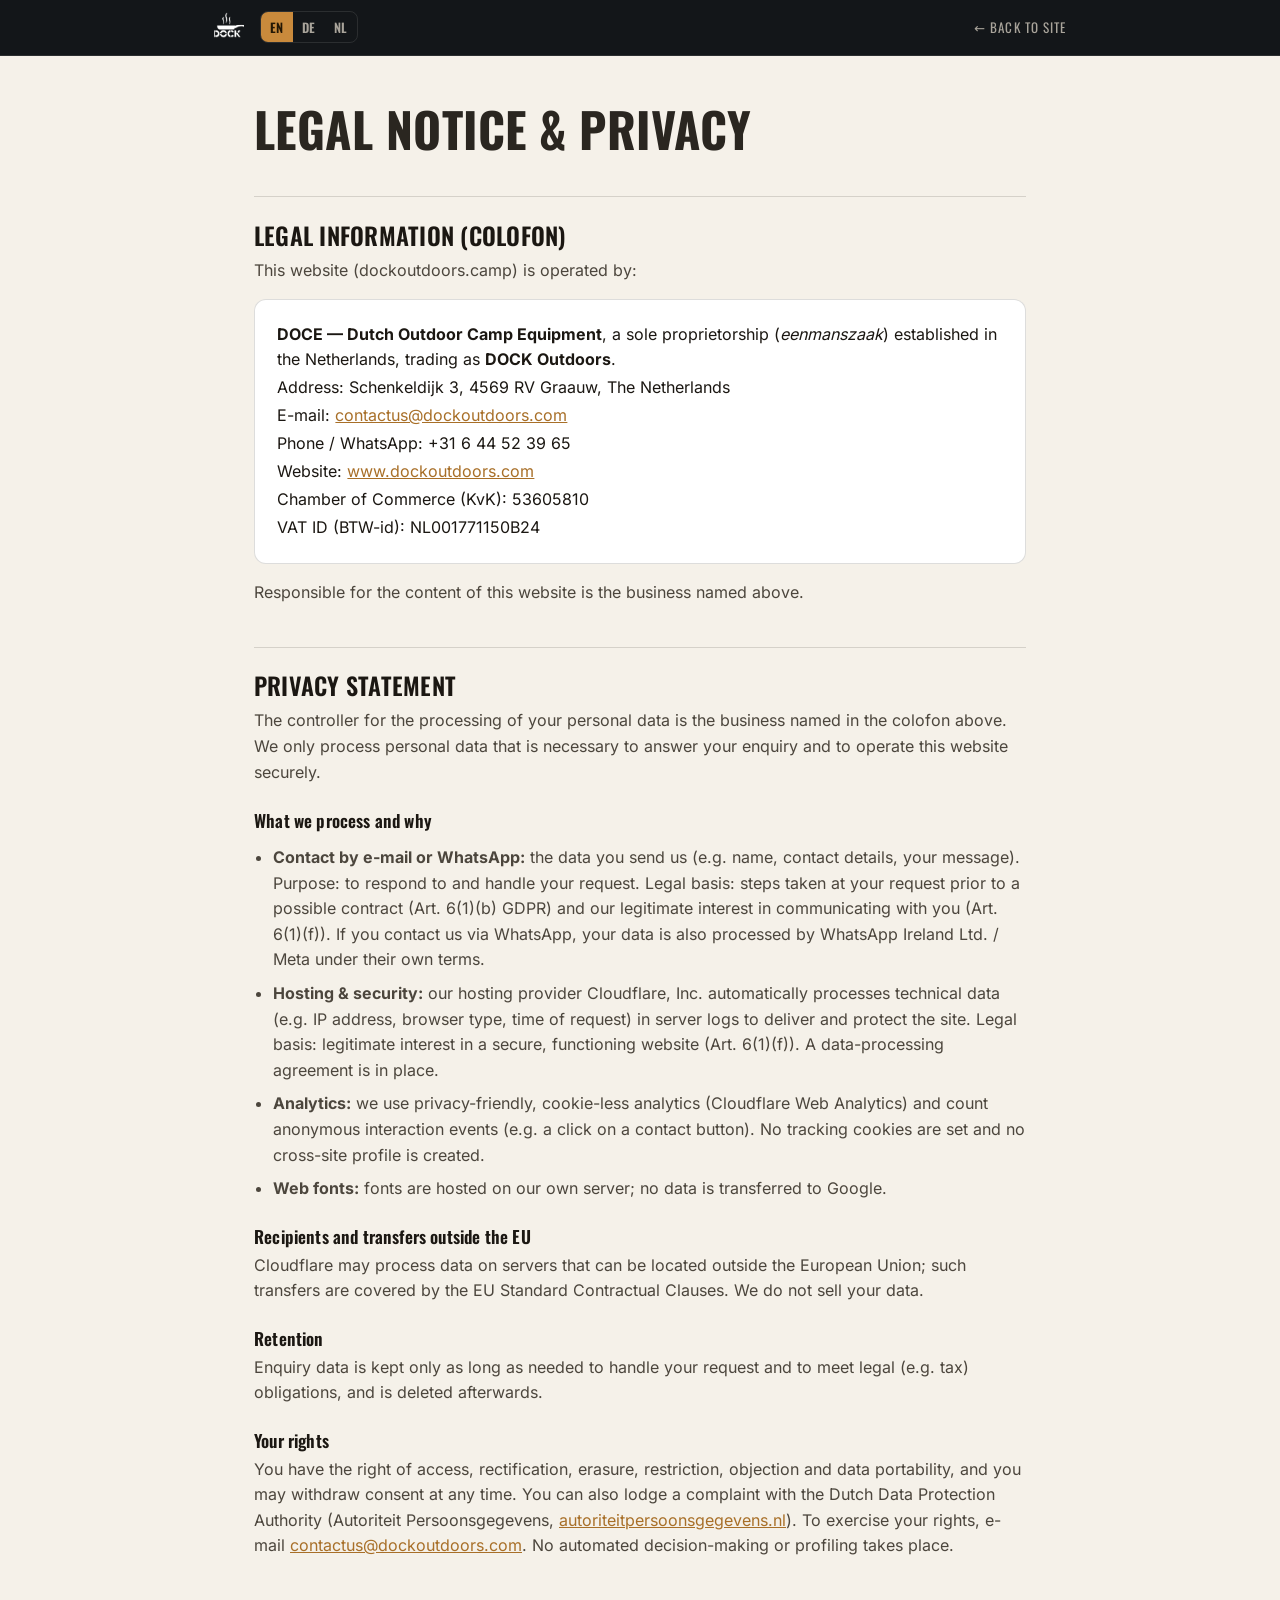
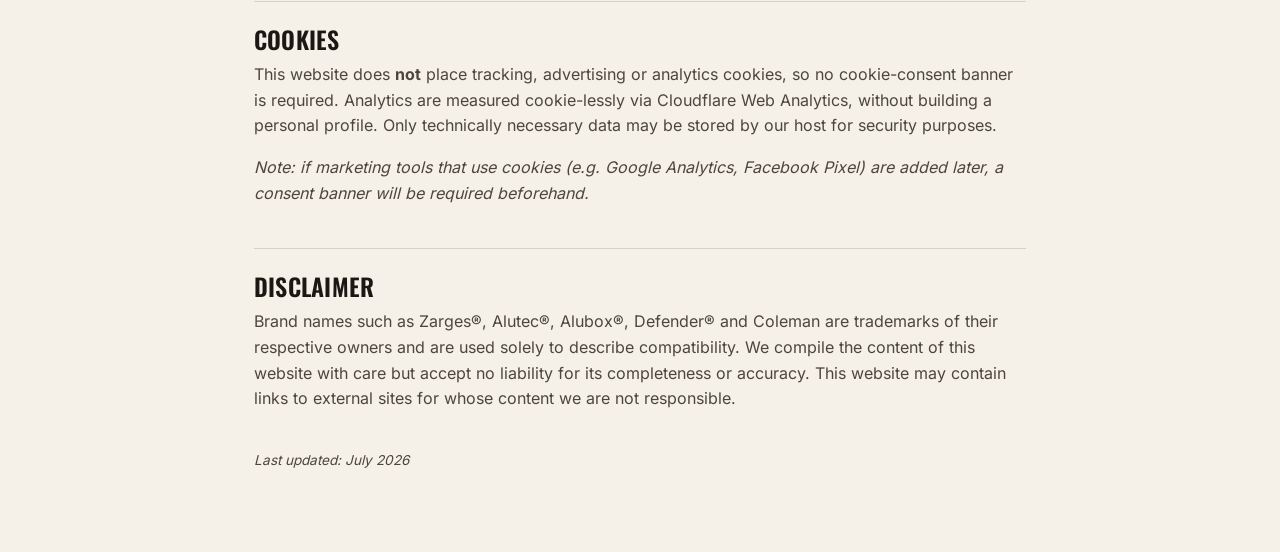
==== commit 0e4d7737: "Add legal pages, self-host fonts, GDPR compliance - Self-host Oswald & Inter web fonts (no request t" ====
--- a/legal.html
+++ b/legal.html
@@ -54,15 +54,15 @@
         <h2>Legal information (colofon)</h2>
         <p>This website (dockoutdoors.camp) is operated by:</p>
         <div class="addr">
-          <div><strong>DOCK Outdoors</strong> — trade name of a sole proprietorship (<em>eenmanszaak</em>) established in the Netherlands.</div>
-          <div>Owner: <span class="ph">[OWNER FULL NAME]</span></div>
-          <div>Address: <span class="ph">[STREET + NO.]</span>, <span class="ph">[POSTCODE]</span> <span class="ph">[CITY]</span>, The Netherlands</div>
+          <div><strong>DOCE — Dutch Outdoor Camp Equipment</strong>, a sole proprietorship (<em>eenmanszaak</em>) established in the Netherlands, trading as <strong>DOCK Outdoors</strong>.</div>
+          <div>Address: Schenkeldijk 3, 4569 RV Graauw, The Netherlands</div>
           <div>E-mail: <a href="mailto:contactus@dockoutdoors.com">contactus@dockoutdoors.com</a></div>
           <div>Phone / WhatsApp: +31 6 44 52 39 65</div>
-          <div>Chamber of Commerce (KvK): <span class="ph">[KVK NUMBER]</span></div>
-          <div>VAT ID (BTW-id): <span class="ph">[NL… B..]</span></div>
+          <div>Website: <a href="https://www.dockoutdoors.com" target="_blank" rel="noopener">www.dockoutdoors.com</a></div>
+          <div>Chamber of Commerce (KvK): 53605810</div>
+          <div>VAT ID (BTW-id): NL001771150B24</div>
         </div>
-        <p>Responsible for the content of this website is the owner named above.</p>
+        <p>Responsible for the content of this website is the business named above.</p>
       </div>
 
       <div class="lg" data-lang="de">
@@ -70,15 +70,15 @@
         <h2>Anbieterkennzeichnung (Impressum)</h2>
         <p>Diese Website (dockoutdoors.camp) wird betrieben von:</p>
         <div class="addr">
-          <div><strong>DOCK Outdoors</strong> — Handelsname eines Einzelunternehmens (<em>eenmanszaak</em>) mit Sitz in den Niederlanden.</div>
-          <div>Inhaber: <span class="ph">[VOLLSTÄNDIGER NAME]</span></div>
-          <div>Anschrift: <span class="ph">[STRASSE + NR.]</span>, <span class="ph">[PLZ]</span> <span class="ph">[ORT]</span>, Niederlande</div>
+          <div><strong>DOCE — Dutch Outdoor Camp Equipment</strong>, ein Einzelunternehmen (<em>eenmanszaak</em>) mit Sitz in den Niederlanden, auftretend unter dem Handelsnamen <strong>DOCK Outdoors</strong>.</div>
+          <div>Anschrift: Schenkeldijk 3, 4569 RV Graauw, Niederlande</div>
           <div>E-Mail: <a href="mailto:contactus@dockoutdoors.com">contactus@dockoutdoors.com</a></div>
           <div>Telefon / WhatsApp: +31 6 44 52 39 65</div>
-          <div>Handelsregister (KvK): <span class="ph">[KVK-NUMMER]</span></div>
-          <div>USt-IdNr. (BTW-id): <span class="ph">[NL… B..]</span></div>
+          <div>Website: <a href="https://www.dockoutdoors.com" target="_blank" rel="noopener">www.dockoutdoors.com</a></div>
+          <div>Handelsregister (KvK): 53605810</div>
+          <div>USt-IdNr. (BTW-id): NL001771150B24</div>
         </div>
-        <p>Verantwortlich für den Inhalt dieser Website ist der oben genannte Inhaber.</p>
+        <p>Verantwortlich für den Inhalt dieser Website ist das oben genannte Unternehmen.</p>
       </div>
 
       <div class="lg" data-lang="nl">
@@ -86,15 +86,15 @@
         <h2>Wettelijke informatie (colofon)</h2>
         <p>Deze website (dockoutdoors.camp) wordt beheerd door:</p>
         <div class="addr">
-          <div><strong>DOCK Outdoors</strong> — handelsnaam van een eenmanszaak gevestigd in Nederland.</div>
-          <div>Eigenaar: <span class="ph">[VOLLEDIGE NAAM]</span></div>
-          <div>Adres: <span class="ph">[STRAAT + NR.]</span>, <span class="ph">[POSTCODE]</span> <span class="ph">[PLAATS]</span>, Nederland</div>
+          <div><strong>DOCE — Dutch Outdoor Camp Equipment</strong>, een eenmanszaak gevestigd in Nederland, handelend onder de naam <strong>DOCK Outdoors</strong>.</div>
+          <div>Adres: Schenkeldijk 3, 4569 RV Graauw, Nederland</div>
           <div>E-mail: <a href="mailto:contactus@dockoutdoors.com">contactus@dockoutdoors.com</a></div>
           <div>Telefoon / WhatsApp: +31 6 44 52 39 65</div>
-          <div>KvK-nummer: <span class="ph">[KVK-NUMMER]</span></div>
-          <div>Btw-id: <span class="ph">[NL… B..]</span></div>
+          <div>Website: <a href="https://www.dockoutdoors.com" target="_blank" rel="noopener">www.dockoutdoors.com</a></div>
+          <div>KvK-nummer: 53605810</div>
+          <div>Btw-id: NL001771150B24</div>
         </div>
-        <p>Verantwoordelijk voor de inhoud van deze website is de bovengenoemde eigenaar.</p>
+        <p>Verantwoordelijk voor de inhoud van deze website is de bovengenoemde onderneming.</p>
       </div>
     </section>
 
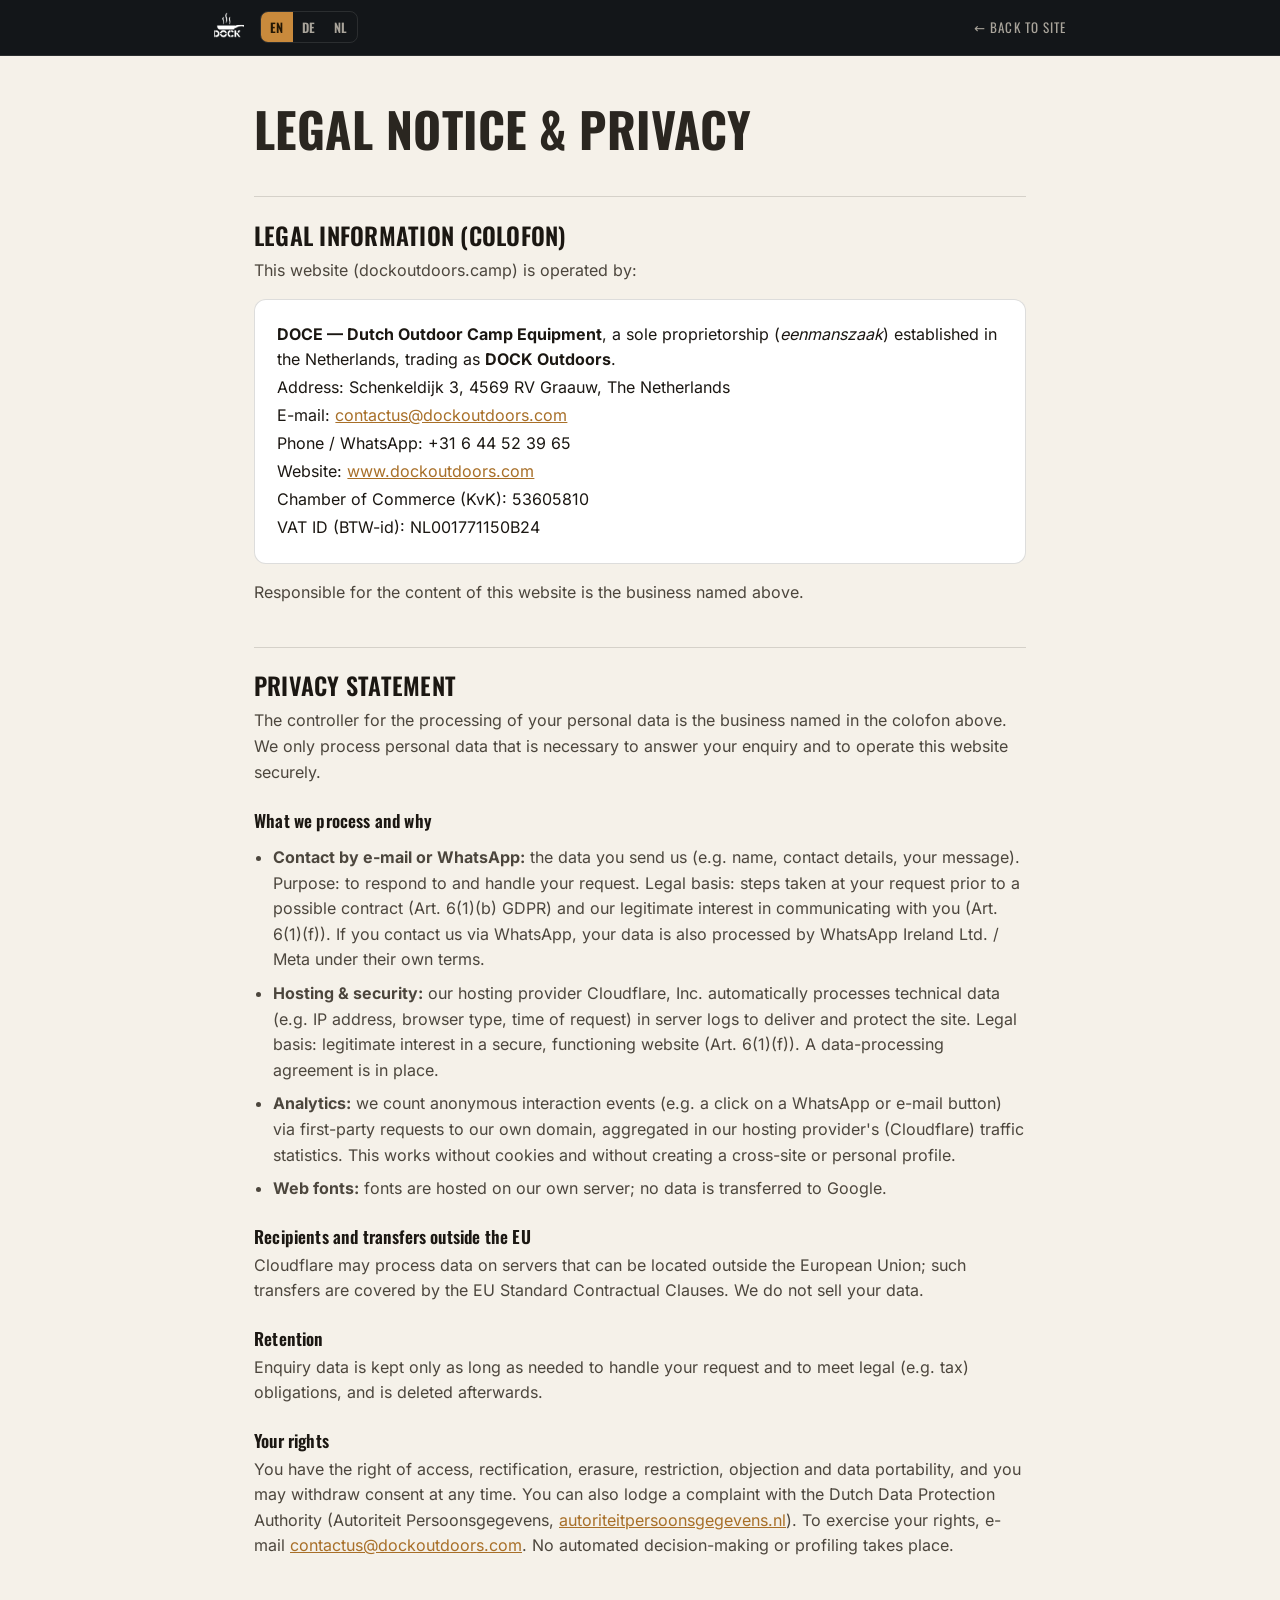
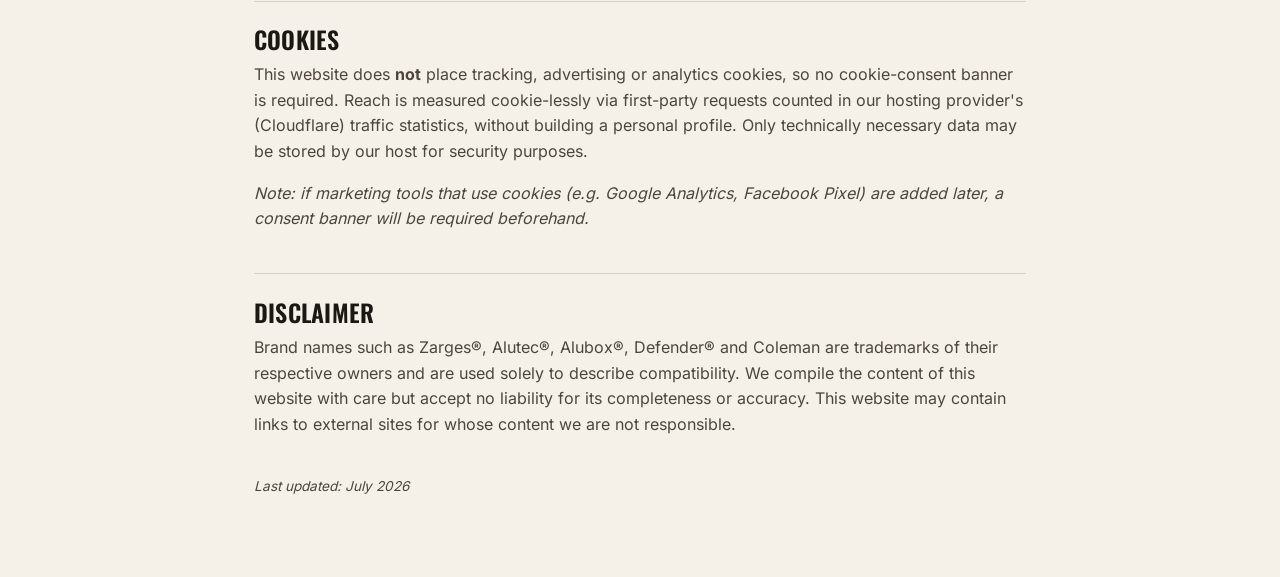
==== commit 296ab354: "Align privacy text with first-party click pixel Describe the cookieless first-party /px click measur" ====
--- a/legal.html
+++ b/legal.html
@@ -107,7 +107,7 @@
         <ul>
           <li><strong>Contact by e-mail or WhatsApp:</strong> the data you send us (e.g. name, contact details, your message). Purpose: to respond to and handle your request. Legal basis: steps taken at your request prior to a possible contract (Art. 6(1)(b) GDPR) and our legitimate interest in communicating with you (Art. 6(1)(f)). If you contact us via WhatsApp, your data is also processed by WhatsApp Ireland Ltd. / Meta under their own terms.</li>
           <li><strong>Hosting &amp; security:</strong> our hosting provider Cloudflare, Inc. automatically processes technical data (e.g. IP address, browser type, time of request) in server logs to deliver and protect the site. Legal basis: legitimate interest in a secure, functioning website (Art. 6(1)(f)). A data-processing agreement is in place.</li>
-          <li><strong>Analytics:</strong> we use privacy-friendly, cookie-less analytics (Cloudflare Web Analytics) and count anonymous interaction events (e.g. a click on a contact button). No tracking cookies are set and no cross-site profile is created.</li>
+          <li><strong>Analytics:</strong> we count anonymous interaction events (e.g. a click on a WhatsApp or e-mail button) via first-party requests to our own domain, aggregated in our hosting provider's (Cloudflare) traffic statistics. This works without cookies and without creating a cross-site or personal profile.</li>
           <li><strong>Web fonts:</strong> fonts are hosted on our own server; no data is transferred to Google.</li>
         </ul>
         <h3>Recipients and transfers outside the EU</h3>
@@ -125,7 +125,7 @@
         <ul>
           <li><strong>Kontakt per E-Mail oder WhatsApp:</strong> die von Ihnen übermittelten Daten (z. B. Name, Kontaktdaten, Ihre Nachricht). Zweck: Bearbeitung und Beantwortung Ihrer Anfrage. Rechtsgrundlage: vorvertragliche Maßnahmen auf Ihre Anfrage (Art. 6 Abs. 1 lit. b DSGVO) sowie unser berechtigtes Interesse an der Kommunikation mit Ihnen (Art. 6 Abs. 1 lit. f). Bei Kontakt über WhatsApp werden Ihre Daten zusätzlich von WhatsApp Ireland Ltd. / Meta nach deren Bedingungen verarbeitet.</li>
           <li><strong>Hosting &amp; Sicherheit:</strong> unser Hoster Cloudflare, Inc. verarbeitet automatisch technische Daten (z. B. IP-Adresse, Browsertyp, Zeitpunkt des Abrufs) in Server-Logs, um die Website auszuliefern und zu schützen. Rechtsgrundlage: berechtigtes Interesse an einer sicheren, funktionierenden Website (Art. 6 Abs. 1 lit. f). Ein Auftragsverarbeitungsvertrag besteht.</li>
-          <li><strong>Analyse:</strong> wir nutzen datenschutzfreundliche, cookielose Analyse (Cloudflare Web Analytics) und zählen anonyme Interaktions-Ereignisse (z. B. Klick auf einen Kontakt-Button). Es werden keine Tracking-Cookies gesetzt und kein seitenübergreifendes Profil erstellt.</li>
+          <li><strong>Analyse:</strong> wir zählen anonyme Interaktions-Ereignisse (z. B. Klick auf einen WhatsApp- oder E-Mail-Button) über First-Party-Aufrufe an unsere eigene Domain, aggregiert in der Traffic-Statistik unseres Hosters (Cloudflare). Dies erfolgt ohne Cookies und ohne Erstellung eines seitenübergreifenden oder persönlichen Profils.</li>
           <li><strong>Schriftarten:</strong> Web-Schriften werden auf unserem eigenen Server gehostet; es werden keine Daten an Google übertragen.</li>
         </ul>
         <h3>Empfänger und Übermittlung in Drittländer</h3>
@@ -143,7 +143,7 @@
         <ul>
           <li><strong>Contact via e-mail of WhatsApp:</strong> de gegevens die u ons stuurt (bijv. naam, contactgegevens, uw bericht). Doel: uw verzoek behandelen en beantwoorden. Grondslag: maatregelen op uw verzoek vóór een eventuele overeenkomst (art. 6 lid 1 sub b AVG) en ons gerechtvaardigd belang bij communicatie met u (art. 6 lid 1 sub f). Neemt u contact op via WhatsApp, dan worden uw gegevens ook door WhatsApp Ireland Ltd. / Meta verwerkt volgens hun eigen voorwaarden.</li>
           <li><strong>Hosting &amp; beveiliging:</strong> onze hostingprovider Cloudflare, Inc. verwerkt automatisch technische gegevens (bijv. IP-adres, browsertype, tijdstip van het bezoek) in serverlogs om de site te leveren en te beveiligen. Grondslag: gerechtvaardigd belang bij een veilige, werkende website (art. 6 lid 1 sub f). Er is een verwerkersovereenkomst gesloten.</li>
-          <li><strong>Statistieken:</strong> wij gebruiken privacyvriendelijke, cookieloze statistieken (Cloudflare Web Analytics) en tellen anonieme interactie-gebeurtenissen (bijv. een klik op een contactknop). Er worden geen tracking-cookies geplaatst en er wordt geen profiel over websites heen opgebouwd.</li>
+          <li><strong>Statistieken:</strong> wij tellen anonieme interactie-gebeurtenissen (bijv. een klik op een WhatsApp- of e-mailknop) via first-party-verzoeken aan ons eigen domein, geaggregeerd in de verkeersstatistieken van onze hostingprovider (Cloudflare). Dit gebeurt zonder cookies en zonder een profiel over websites heen op te bouwen.</li>
           <li><strong>Lettertypen:</strong> weblettertypen worden op onze eigen server gehost; er worden geen gegevens naar Google gestuurd.</li>
         </ul>
         <h3>Ontvangers en doorgifte buiten de EU</h3>
@@ -159,17 +159,17 @@
     <section id="cookies">
       <div class="lg" data-lang="en">
         <h2>Cookies</h2>
-        <p>This website does <strong>not</strong> place tracking, advertising or analytics cookies, so no cookie-consent banner is required. Analytics are measured cookie-lessly via Cloudflare Web Analytics, without building a personal profile. Only technically necessary data may be stored by our host for security purposes.</p>
+        <p>This website does <strong>not</strong> place tracking, advertising or analytics cookies, so no cookie-consent banner is required. Reach is measured cookie-lessly via first-party requests counted in our hosting provider's (Cloudflare) traffic statistics, without building a personal profile. Only technically necessary data may be stored by our host for security purposes.</p>
         <p><em>Note: if marketing tools that use cookies (e.g. Google Analytics, Facebook Pixel) are added later, a consent banner will be required beforehand.</em></p>
       </div>
       <div class="lg" data-lang="de">
         <h2>Cookies</h2>
-        <p>Diese Website setzt <strong>keine</strong> Tracking-, Werbe- oder Analyse-Cookies; ein Cookie-Consent-Banner ist daher nicht erforderlich. Die Reichweitenmessung erfolgt cookielos über Cloudflare Web Analytics, ohne ein persönliches Profil zu erstellen. Lediglich technisch notwendige Daten können durch unseren Hoster zu Sicherheitszwecken gespeichert werden.</p>
+        <p>Diese Website setzt <strong>keine</strong> Tracking-, Werbe- oder Analyse-Cookies; ein Cookie-Consent-Banner ist daher nicht erforderlich. Die Reichweitenmessung erfolgt cookielos über First-Party-Aufrufe in der Traffic-Statistik unseres Hosters (Cloudflare), ohne ein persönliches Profil zu erstellen. Lediglich technisch notwendige Daten können durch unseren Hoster zu Sicherheitszwecken gespeichert werden.</p>
         <p><em>Hinweis: Werden später Marketing-Tools mit Cookies (z. B. Google Analytics, Facebook Pixel) eingebunden, ist vorab ein Consent-Banner erforderlich.</em></p>
       </div>
       <div class="lg" data-lang="nl">
         <h2>Cookies</h2>
-        <p>Deze website plaatst <strong>geen</strong> tracking-, advertentie- of analytische cookies; een cookie-toestemmingsbanner is daarom niet nodig. Statistieken worden cookieloos gemeten via Cloudflare Web Analytics, zonder een persoonlijk profiel op te bouwen. Alleen technisch noodzakelijke gegevens kunnen door onze host om veiligheidsredenen worden opgeslagen.</p>
+        <p>Deze website plaatst <strong>geen</strong> tracking-, advertentie- of analytische cookies; een cookie-toestemmingsbanner is daarom niet nodig. De statistieken worden cookieloos gemeten via first-party-verzoeken in de verkeersstatistieken van onze hostingprovider (Cloudflare), zonder een persoonlijk profiel op te bouwen. Alleen technisch noodzakelijke gegevens kunnen door onze host om veiligheidsredenen worden opgeslagen.</p>
         <p><em>Let op: worden later marketingtools met cookies (bijv. Google Analytics, Facebook Pixel) toegevoegd, dan is vooraf een toestemmingsbanner vereist.</em></p>
       </div>
     </section>
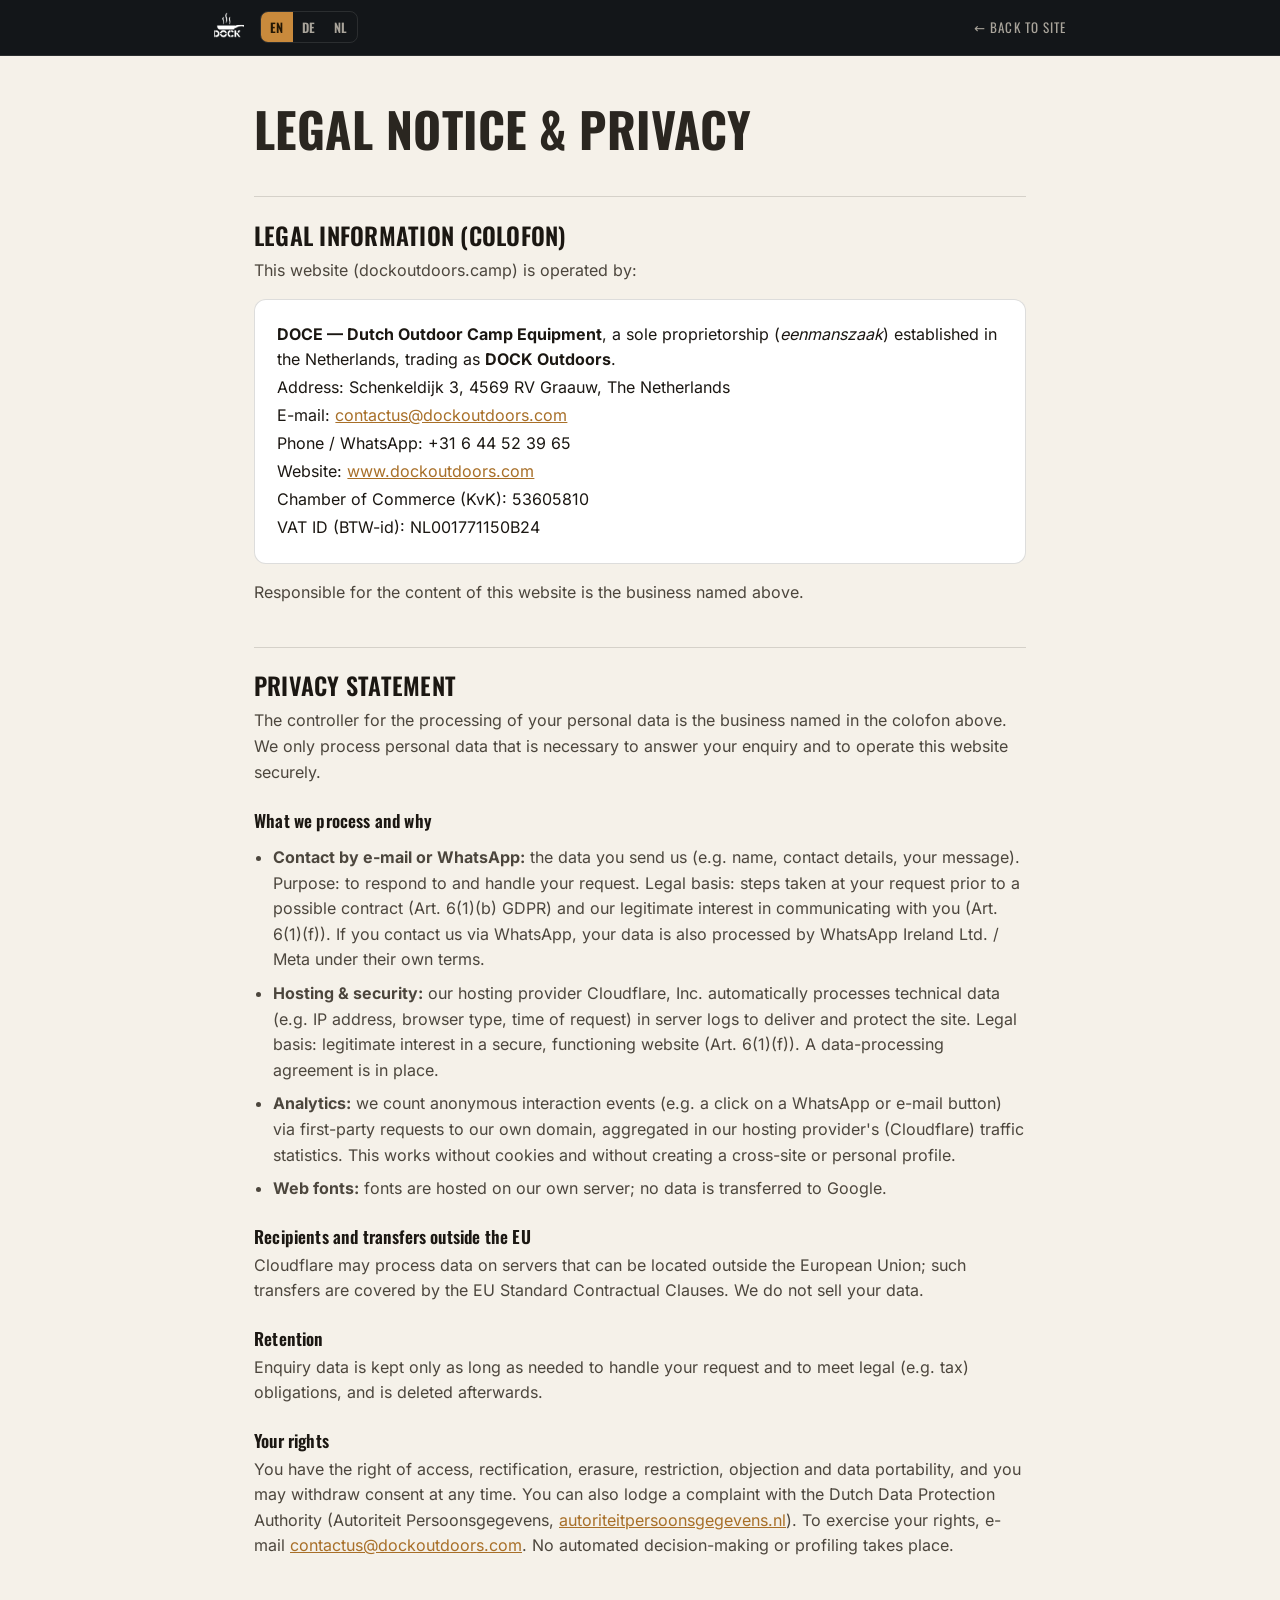
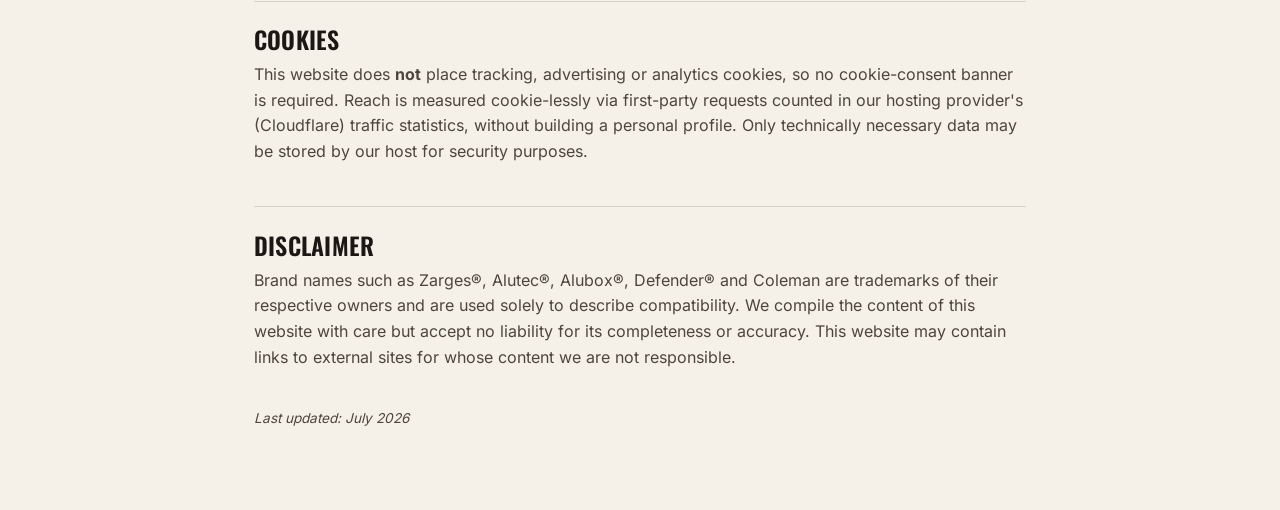
==== commit 5998c51a: "Remove speculative consent-banner note from legal notice Drops the "if marketing tools are added lat" ====
--- a/legal.html
+++ b/legal.html
@@ -160,17 +160,14 @@
       <div class="lg" data-lang="en">
         <h2>Cookies</h2>
         <p>This website does <strong>not</strong> place tracking, advertising or analytics cookies, so no cookie-consent banner is required. Reach is measured cookie-lessly via first-party requests counted in our hosting provider's (Cloudflare) traffic statistics, without building a personal profile. Only technically necessary data may be stored by our host for security purposes.</p>
-        <p><em>Note: if marketing tools that use cookies (e.g. Google Analytics, Facebook Pixel) are added later, a consent banner will be required beforehand.</em></p>
       </div>
       <div class="lg" data-lang="de">
         <h2>Cookies</h2>
         <p>Diese Website setzt <strong>keine</strong> Tracking-, Werbe- oder Analyse-Cookies; ein Cookie-Consent-Banner ist daher nicht erforderlich. Die Reichweitenmessung erfolgt cookielos über First-Party-Aufrufe in der Traffic-Statistik unseres Hosters (Cloudflare), ohne ein persönliches Profil zu erstellen. Lediglich technisch notwendige Daten können durch unseren Hoster zu Sicherheitszwecken gespeichert werden.</p>
-        <p><em>Hinweis: Werden später Marketing-Tools mit Cookies (z. B. Google Analytics, Facebook Pixel) eingebunden, ist vorab ein Consent-Banner erforderlich.</em></p>
       </div>
       <div class="lg" data-lang="nl">
         <h2>Cookies</h2>
         <p>Deze website plaatst <strong>geen</strong> tracking-, advertentie- of analytische cookies; een cookie-toestemmingsbanner is daarom niet nodig. De statistieken worden cookieloos gemeten via first-party-verzoeken in de verkeersstatistieken van onze hostingprovider (Cloudflare), zonder een persoonlijk profiel op te bouwen. Alleen technisch noodzakelijke gegevens kunnen door onze host om veiligheidsredenen worden opgeslagen.</p>
-        <p><em>Let op: worden later marketingtools met cookies (bijv. Google Analytics, Facebook Pixel) toegevoegd, dan is vooraf een toestemmingsbanner vereist.</em></p>
       </div>
     </section>
 
